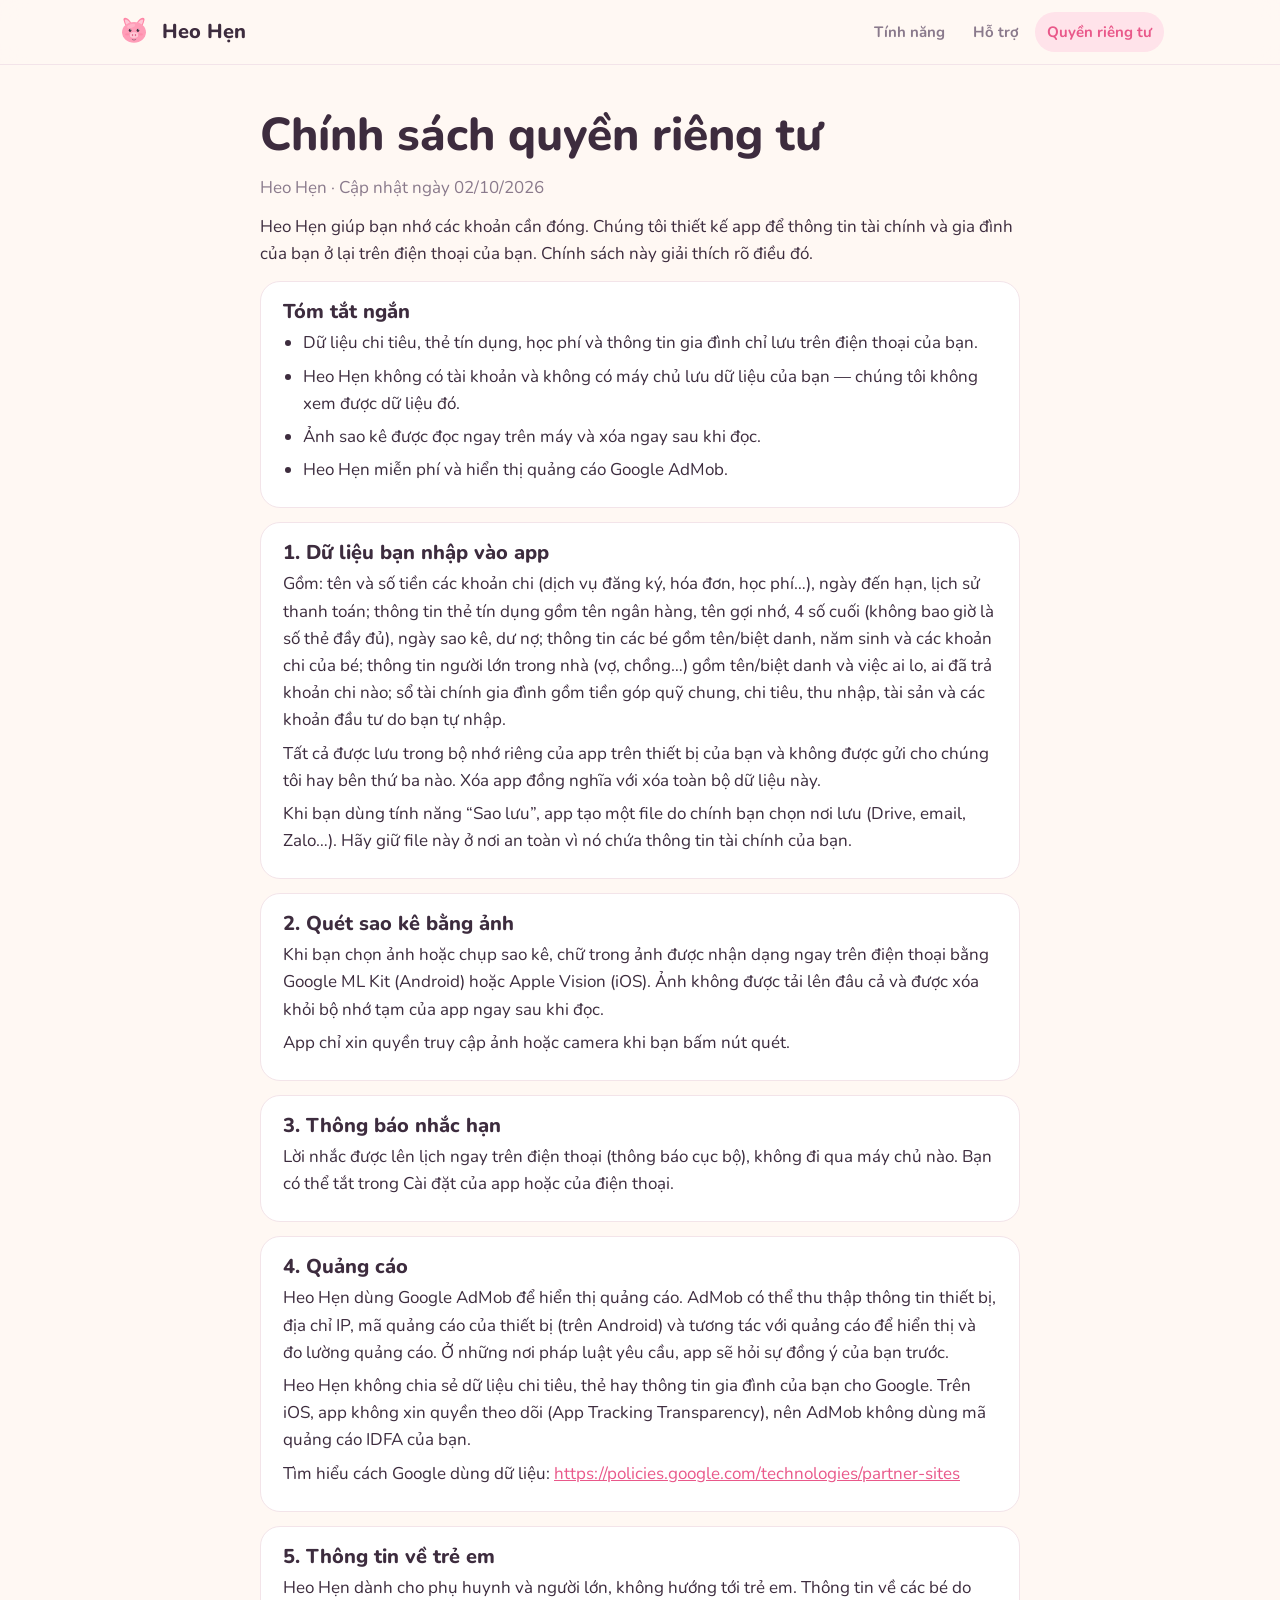
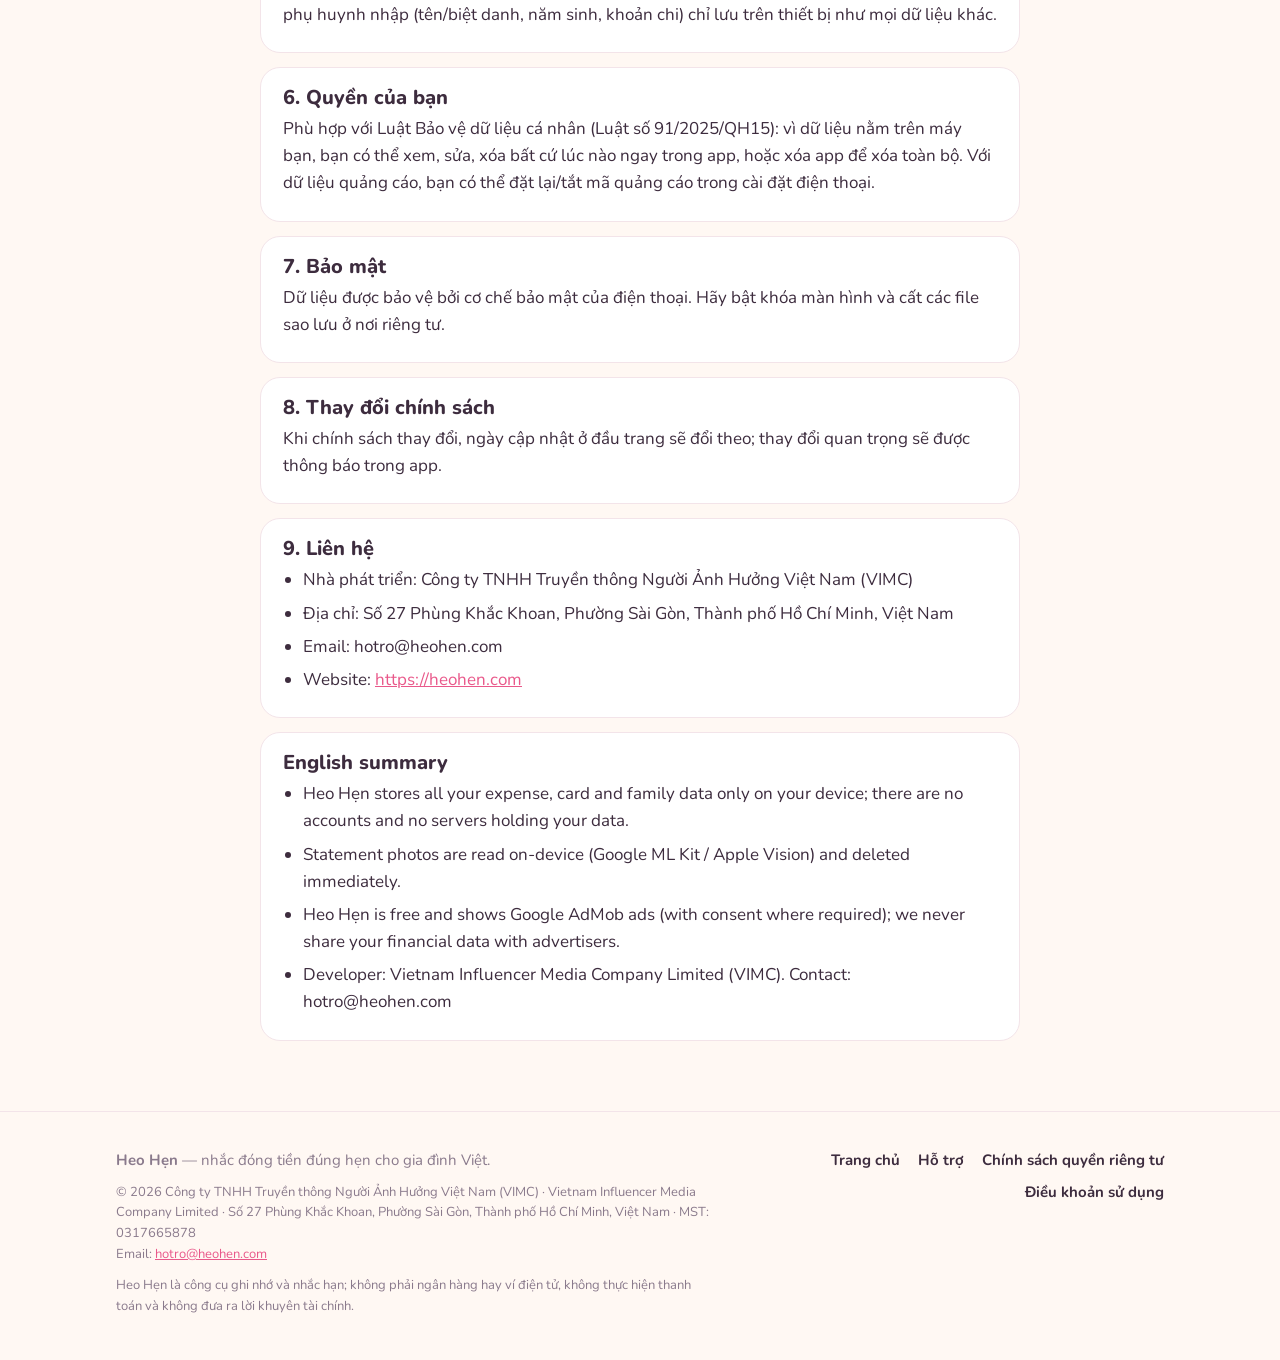
==== privacy.html @ 55e76533 "Website from heo-hen fdb2255" ====
<!DOCTYPE html>
<html lang="vi">
<head>
<meta charset="utf-8">
<meta name="viewport" content="width=device-width, initial-scale=1">
<title>Chính sách quyền riêng tư — Heo Hẹn</title>
<meta name="description" content="Heo Hẹn giúp bạn nhớ các khoản cần đóng. Chúng tôi thiết kế app để thông tin tài chính và gia đình của bạn ở lại trên điện thoại của bạn. Chính sách này giải thích rõ điều đó.">
<meta name="theme-color" content="#FFF8F3">

<link rel="canonical" href="https://heohen.com/privacy.html">
<meta property="og:type" content="website">
<meta property="og:locale" content="vi_VN">
<meta property="og:site_name" content="Heo Hẹn">
<meta property="og:title" content="Chính sách quyền riêng tư — Heo Hẹn">
<meta property="og:description" content="Heo Hẹn giúp bạn nhớ các khoản cần đóng. Chúng tôi thiết kế app để thông tin tài chính và gia đình của bạn ở lại trên điện thoại của bạn. Chính sách này giải thích rõ điều đó.">
<meta property="og:image" content="https://heohen.com/assets/og.png">
<meta name="twitter:card" content="summary_large_image">
<link rel="icon" href="favicon.png">
<link rel="apple-touch-icon" href="apple-touch-icon.png">
<link rel="stylesheet" href="assets/site.css">
</head>
<body>
<header class="site-header"><div class="wrap">
  <a class="brand" href="./"><img src="assets/mascot.svg" alt="" width="36" height="36">Heo Hẹn</a>
  <nav class="nav" aria-label="Chính">
    <a href="./" class="optional">Tính năng</a>
    <a href="support.html">Hỗ trợ</a>
    <a href="privacy.html" aria-current="page">Quyền riêng tư</a>
  </nav>
</div></header>
<main>
<div class="wrap"><div class="page-head prose" style="padding-bottom:0">
  <h1>Chính sách quyền riêng tư</h1>
  <p>Heo Hẹn · Cập nhật ngày 02/10/2026</p>
</div>
<div class="prose">
  <p>Heo Hẹn giúp bạn nhớ các khoản cần đóng. Chúng tôi thiết kế app để thông tin tài chính và gia đình của bạn ở lại trên điện thoại của bạn. Chính sách này giải thích rõ điều đó.</p>
  <div class="card"><h2>Tóm tắt ngắn</h2><ul><li>Dữ liệu chi tiêu, thẻ tín dụng, học phí và thông tin gia đình chỉ lưu trên điện thoại của bạn.</li><li>Heo Hẹn không có tài khoản và không có máy chủ lưu dữ liệu của bạn — chúng tôi không xem được dữ liệu đó.</li><li>Ảnh sao kê được đọc ngay trên máy và xóa ngay sau khi đọc.</li><li>Heo Hẹn miễn phí và hiển thị quảng cáo Google AdMob.</li></ul></div>
  <div class="card"><h2>1. Dữ liệu bạn nhập vào app</h2><p>Gồm: tên và số tiền các khoản chi (dịch vụ đăng ký, hóa đơn, học phí…), ngày đến hạn, lịch sử thanh toán; thông tin thẻ tín dụng gồm tên ngân hàng, tên gợi nhớ, 4 số cuối (không bao giờ là số thẻ đầy đủ), ngày sao kê, dư nợ; thông tin các bé gồm tên/biệt danh, năm sinh và các khoản chi của bé; thông tin người lớn trong nhà (vợ, chồng…) gồm tên/biệt danh và việc ai lo, ai đã trả khoản chi nào; sổ tài chính gia đình gồm tiền góp quỹ chung, chi tiêu, thu nhập, tài sản và các khoản đầu tư do bạn tự nhập.</p><p>Tất cả được lưu trong bộ nhớ riêng của app trên thiết bị của bạn và không được gửi cho chúng tôi hay bên thứ ba nào. Xóa app đồng nghĩa với xóa toàn bộ dữ liệu này.</p><p>Khi bạn dùng tính năng “Sao lưu”, app tạo một file do chính bạn chọn nơi lưu (Drive, email, Zalo…). Hãy giữ file này ở nơi an toàn vì nó chứa thông tin tài chính của bạn.</p></div>
  <div class="card"><h2>2. Quét sao kê bằng ảnh</h2><p>Khi bạn chọn ảnh hoặc chụp sao kê, chữ trong ảnh được nhận dạng ngay trên điện thoại bằng Google ML Kit (Android) hoặc Apple Vision (iOS). Ảnh không được tải lên đâu cả và được xóa khỏi bộ nhớ tạm của app ngay sau khi đọc.</p><p>App chỉ xin quyền truy cập ảnh hoặc camera khi bạn bấm nút quét.</p></div>
  <div class="card"><h2>3. Thông báo nhắc hạn</h2><p>Lời nhắc được lên lịch ngay trên điện thoại (thông báo cục bộ), không đi qua máy chủ nào. Bạn có thể tắt trong Cài đặt của app hoặc của điện thoại.</p></div>
  <div class="card"><h2>4. Quảng cáo</h2><p>Heo Hẹn dùng Google AdMob để hiển thị quảng cáo. AdMob có thể thu thập thông tin thiết bị, địa chỉ IP, mã quảng cáo của thiết bị (trên Android) và tương tác với quảng cáo để hiển thị và đo lường quảng cáo. Ở những nơi pháp luật yêu cầu, app sẽ hỏi sự đồng ý của bạn trước.</p><p>Heo Hẹn không chia sẻ dữ liệu chi tiêu, thẻ hay thông tin gia đình của bạn cho Google. Trên iOS, app không xin quyền theo dõi (App Tracking Transparency), nên AdMob không dùng mã quảng cáo IDFA của bạn.</p><p>Tìm hiểu cách Google dùng dữ liệu: <a href="https://policies.google.com/technologies/partner-sites" rel="noopener">https://policies.google.com/technologies/partner-sites</a></p></div>
  <div class="card"><h2>5. Thông tin về trẻ em</h2><p>Heo Hẹn dành cho phụ huynh và người lớn, không hướng tới trẻ em. Thông tin về các bé do phụ huynh nhập (tên/biệt danh, năm sinh, khoản chi) chỉ lưu trên thiết bị như mọi dữ liệu khác.</p></div>
  <div class="card"><h2>6. Quyền của bạn</h2><p>Phù hợp với Luật Bảo vệ dữ liệu cá nhân (Luật số 91/2025/QH15): vì dữ liệu nằm trên máy bạn, bạn có thể xem, sửa, xóa bất cứ lúc nào ngay trong app, hoặc xóa app để xóa toàn bộ. Với dữ liệu quảng cáo, bạn có thể đặt lại/tắt mã quảng cáo trong cài đặt điện thoại.</p></div>
  <div class="card"><h2>7. Bảo mật</h2><p>Dữ liệu được bảo vệ bởi cơ chế bảo mật của điện thoại. Hãy bật khóa màn hình và cất các file sao lưu ở nơi riêng tư.</p></div>
  <div class="card"><h2>8. Thay đổi chính sách</h2><p>Khi chính sách thay đổi, ngày cập nhật ở đầu trang sẽ đổi theo; thay đổi quan trọng sẽ được thông báo trong app.</p></div>
  <div class="card"><h2>9. Liên hệ</h2><ul><li>Nhà phát triển: Công ty TNHH Truyền thông Người Ảnh Hưởng Việt Nam (VIMC)</li><li>Địa chỉ: Số 27 Phùng Khắc Khoan, Phường Sài Gòn, Thành phố Hồ Chí Minh, Việt Nam</li><li>Email: hotro@heohen.com</li><li>Website: <a href="https://heohen.com" rel="noopener">https://heohen.com</a></li></ul></div>
  <div class="card" lang="en"><h2>English summary</h2><ul><li>Heo Hẹn stores all your expense, card and family data only on your device; there are no accounts and no servers holding your data.</li><li>Statement photos are read on-device (Google ML Kit / Apple Vision) and deleted immediately.</li><li>Heo Hẹn is free and shows Google AdMob ads (with consent where required); we never share your financial data with advertisers.</li><li>Developer: Vietnam Influencer Media Company Limited (VIMC). Contact: hotro@heohen.com</li></ul></div>
</div></div>
</main>
<footer class="site-footer"><div class="wrap">
  <div>
    <strong>Heo Hẹn</strong> — nhắc đóng tiền đúng hẹn cho gia đình Việt.
    <p class="fine">© 2026 Công ty TNHH Truyền thông Người Ảnh Hưởng Việt Nam (VIMC) · Vietnam Influencer Media Company Limited · Số 27 Phùng Khắc Khoan, Phường Sài Gòn, Thành phố Hồ Chí Minh, Việt Nam · MST: 0317665878<br>
    Email: <a href="mailto:hotro@heohen.com">hotro@heohen.com</a></p>
    <p class="fine">Heo Hẹn là công cụ ghi nhớ và nhắc hạn; không phải ngân hàng hay ví điện tử, không thực hiện thanh toán và không đưa ra lời khuyên tài chính.</p>
  </div>
  <nav aria-label="Liên kết">
    <a href="./">Trang chủ</a>
    <a href="support.html">Hỗ trợ</a>
    <a href="privacy.html">Chính sách quyền riêng tư</a>
    <a href="terms.html">Điều khoản sử dụng</a>
  </nav>
</div></footer>
</body>
</html>
---- assets/site.css ----
/* Heo Hẹn website — same palette and font as the app. Copied to website/assets/site.css. */
@font-face { font-family: Nunito; font-weight: 400; font-display: swap; src: url(fonts/Nunito_400Regular.ttf); }
@font-face { font-family: Nunito; font-weight: 700; font-display: swap; src: url(fonts/Nunito_700Bold.ttf); }
@font-face { font-family: Nunito; font-weight: 800; font-display: swap; src: url(fonts/Nunito_800ExtraBold.ttf); }

:root {
  --bg: #fff8f3;
  --surface: #ffffff;
  --muted-bg: #fff0f4;
  --border: #f3e4e9;
  --text: #3d2c3e;
  --muted: #8a7a8c;
  --pink: #e9588a;
  --pink-soft: #ffe3ea;
  --on-pink: #ffffff;
  --lavender: #e6daff;
  --mint: #cfebd9;
  --sky: #d6e6ff;
  --butter: #fff1b8;
  --bezel: #231c27;
  --radius: 24px;
  --max: 1080px;
}
@media (prefers-color-scheme: dark) {
  :root {
    --bg: #1d1920;
    --surface: #28222c;
    --muted-bg: #332a37;
    --border: #3b3242;
    --text: #fbeff3;
    --muted: #b9a9bd;
    --pink: #ff8fb0;
    --pink-soft: #4a2e3a;
    --on-pink: #2b1420;
    --lavender: #342c48;
    --mint: #213c35;
    --sky: #23374a;
    --butter: #3f3920;
    --bezel: #0b090c;
  }
}

* { box-sizing: border-box; }
html { scroll-behavior: smooth; }
body {
  margin: 0;
  background: var(--bg);
  color: var(--text);
  font: 400 17px/1.6 Nunito, -apple-system, 'Segoe UI', Roboto, sans-serif;
  -webkit-font-smoothing: antialiased;
}
img { max-width: 100%; display: block; }
a { color: var(--pink); overflow-wrap: anywhere; }
h1, h2, h3 { line-height: 1.15; margin: 0; font-weight: 800; }
p { margin: 0; }
.wrap { max-width: var(--max); margin: 0 auto; padding: 0 16px; }

/* ---------- header ---------- */
.site-header { position: sticky; top: 0; z-index: 10; background: color-mix(in srgb, var(--bg) 88%, transparent); backdrop-filter: blur(12px); border-bottom: 1px solid var(--border); }
.site-header .wrap { display: flex; align-items: center; justify-content: space-between; gap: 12px; height: 64px; }
.brand { display: flex; align-items: center; gap: 10px; color: var(--text); text-decoration: none; font-weight: 800; font-size: 20px; }
.brand img { width: 36px; height: 36px; }
.nav { display: flex; gap: 4px; }
.nav a { color: var(--muted); text-decoration: none; font-weight: 700; font-size: 15px; padding: 8px 12px; border-radius: 999px; }
.nav a:hover, .nav a[aria-current='page'] { color: var(--pink); background: var(--pink-soft); }
@media (max-width: 560px) { .nav a.optional { display: none; } .nav a { padding: 8px 10px; } }

/* ---------- buttons & badges ---------- */
.stores { display: flex; flex-wrap: wrap; gap: 12px; }
.store { display: inline-flex; align-items: center; gap: 10px; padding: 12px 20px; border-radius: 16px; background: var(--text); color: var(--bg); text-decoration: none; font-weight: 800; }
.store small { display: block; font-weight: 700; font-size: 12px; opacity: .75; line-height: 1.2; }
.store span { font-size: 18px; line-height: 1.2; }
.store svg { width: 26px; height: 26px; fill: currentColor; flex-shrink: 0; }
.store.soon { background: var(--surface); color: var(--muted); border: 2px dashed var(--border); cursor: default; }
.button { display: inline-block; padding: 12px 22px; border-radius: 999px; background: var(--pink); color: var(--on-pink); font-weight: 800; text-decoration: none; }
.button.soft { background: var(--pink-soft); color: var(--pink); }

/* ---------- hero ---------- */
.hero { padding: 56px 0 40px; background: radial-gradient(circle at 15% 10%, var(--pink-soft), transparent 55%), radial-gradient(circle at 90% 30%, var(--lavender), transparent 50%); }
.hero .wrap { display: grid; grid-template-columns: 1.1fr .9fr; gap: 48px; align-items: center; }
.eyebrow { display: inline-block; padding: 6px 14px; border-radius: 999px; background: var(--surface); border: 1px solid var(--border); color: var(--pink); font-weight: 800; font-size: 14px; margin-bottom: 18px; }
.hero h1 { font-size: clamp(36px, 5.2vw, 54px); letter-spacing: -.02em; text-wrap: balance; }
.hero p.lead { margin: 18px 0 26px; font-size: 19px; color: var(--muted); max-width: 34em; }
.hero .note { margin-top: 14px; color: var(--muted); font-size: 14px; }
@media (max-width: 820px) { .hero .wrap { grid-template-columns: 1fr; gap: 36px; } .hero { padding-top: 36px; } }

/* ---------- phone ---------- */
.phone { width: min(320px, 78vw); margin: 0 auto; border: 10px solid var(--bezel); border-radius: 46px; overflow: hidden; background: var(--bg); box-shadow: 0 30px 80px rgba(61, 44, 62, .25); aspect-ratio: 440 / 956; }
.phone img { width: 100%; height: 100%; object-fit: cover; object-position: top; }

/* ---------- sections ---------- */
section { padding: 56px 0; }
.section-title { text-align: center; margin-bottom: 36px; }
.section-title h2 { font-size: clamp(28px, 4vw, 40px); }
.section-title p { margin-top: 10px; color: var(--muted); font-size: 18px; }

.feature { display: grid; grid-template-columns: 1fr 1fr; gap: 48px; align-items: center; padding: 28px 0; }
.feature:nth-child(even) .feature-text { order: 2; }
.feature .phone { width: min(280px, 72vw); }
.feature-text .icon { display: inline-grid; place-items: center; width: 56px; height: 56px; border-radius: 18px; font-size: 28px; margin-bottom: 16px; }
.feature-text h3 { font-size: clamp(24px, 3vw, 32px); }
.feature-text p { margin-top: 12px; color: var(--muted); font-size: 18px; }
.feature-text ul { margin: 14px 0 0; padding-left: 20px; color: var(--muted); }
.feature-text li { margin: 4px 0; }
@media (max-width: 820px) { .feature { grid-template-columns: 1fr; gap: 24px; } .feature:nth-child(even) .feature-text { order: 0; } }

.grid { display: grid; grid-template-columns: repeat(4, 1fr); gap: 16px; }
@media (max-width: 900px) { .grid { grid-template-columns: repeat(2, 1fr); } }
@media (max-width: 480px) { .grid { grid-template-columns: 1fr; } }
.tile { background: var(--surface); border: 1px solid var(--border); border-radius: var(--radius); padding: 22px; }
.tile .emoji { font-size: 30px; }
.tile h3 { font-size: 18px; margin-top: 10px; }
.tile p { margin-top: 6px; color: var(--muted); font-size: 15px; }

.band { background: var(--surface); border-top: 1px solid var(--border); border-bottom: 1px solid var(--border); }
.privacy { display: grid; grid-template-columns: auto 1fr; gap: 32px; align-items: center; background: var(--pink-soft); border-radius: 32px; padding: 36px; }
.privacy .lock { font-size: 72px; }
.privacy h2 { font-size: clamp(26px, 3.5vw, 36px); }
.privacy ul { margin: 14px 0 18px; padding-left: 20px; }
.privacy li { margin: 6px 0; }
@media (max-width: 640px) { .privacy { grid-template-columns: 1fr; padding: 26px; } .privacy .lock { font-size: 56px; } }

/* ---------- FAQ ---------- */
.faq { max-width: 760px; margin: 0 auto; }
details { background: var(--surface); border: 1px solid var(--border); border-radius: 18px; padding: 16px 20px; margin: 10px 0; }
summary { cursor: pointer; font-weight: 800; font-size: 18px; list-style: none; display: flex; justify-content: space-between; gap: 12px; }
summary::-webkit-details-marker { display: none; }
summary::after { content: '+'; color: var(--pink); font-size: 22px; line-height: 1; }
details[open] summary::after { content: '−'; }
details p, details ol, details ul { margin-top: 10px; color: var(--muted); }
details li { margin: 4px 0; }

/* ---------- prose (support, legal) ---------- */
.page-head { padding: 44px 0 20px; }
.page-head h1 { font-size: clamp(32px, 5vw, 46px); }
.page-head p { margin-top: 10px; color: var(--muted); }
.prose { max-width: 760px; margin: 0 auto; padding-bottom: 56px; }
.prose > p { margin: 12px 0; }
.card { background: var(--surface); border: 1px solid var(--border); border-radius: 20px; padding: 18px 22px; margin: 14px 0; }
.card h2 { font-size: 20px; margin-bottom: 6px; }
.card p, .card li { margin: 6px 0; }
.card ul { padding-left: 20px; margin: 6px 0; }
.contact { background: var(--pink-soft); border: none; }
.contact .email { font-size: 22px; font-weight: 800; word-break: break-word; }

/* ---------- footer ---------- */
.site-footer { border-top: 1px solid var(--border); padding: 36px 0 44px; color: var(--muted); font-size: 15px; }
.site-footer .wrap { display: grid; grid-template-columns: 1.4fr 1fr; gap: 28px; }
.site-footer nav { display: flex; flex-wrap: wrap; gap: 8px 18px; justify-content: flex-end; align-content: start; }
.site-footer nav a { color: var(--text); font-weight: 700; text-decoration: none; }
.site-footer nav a:hover { color: var(--pink); }
.site-footer .fine { margin-top: 10px; font-size: 13px; }
@media (max-width: 640px) { .site-footer .wrap { grid-template-columns: 1fr; } .site-footer nav { justify-content: flex-start; } }
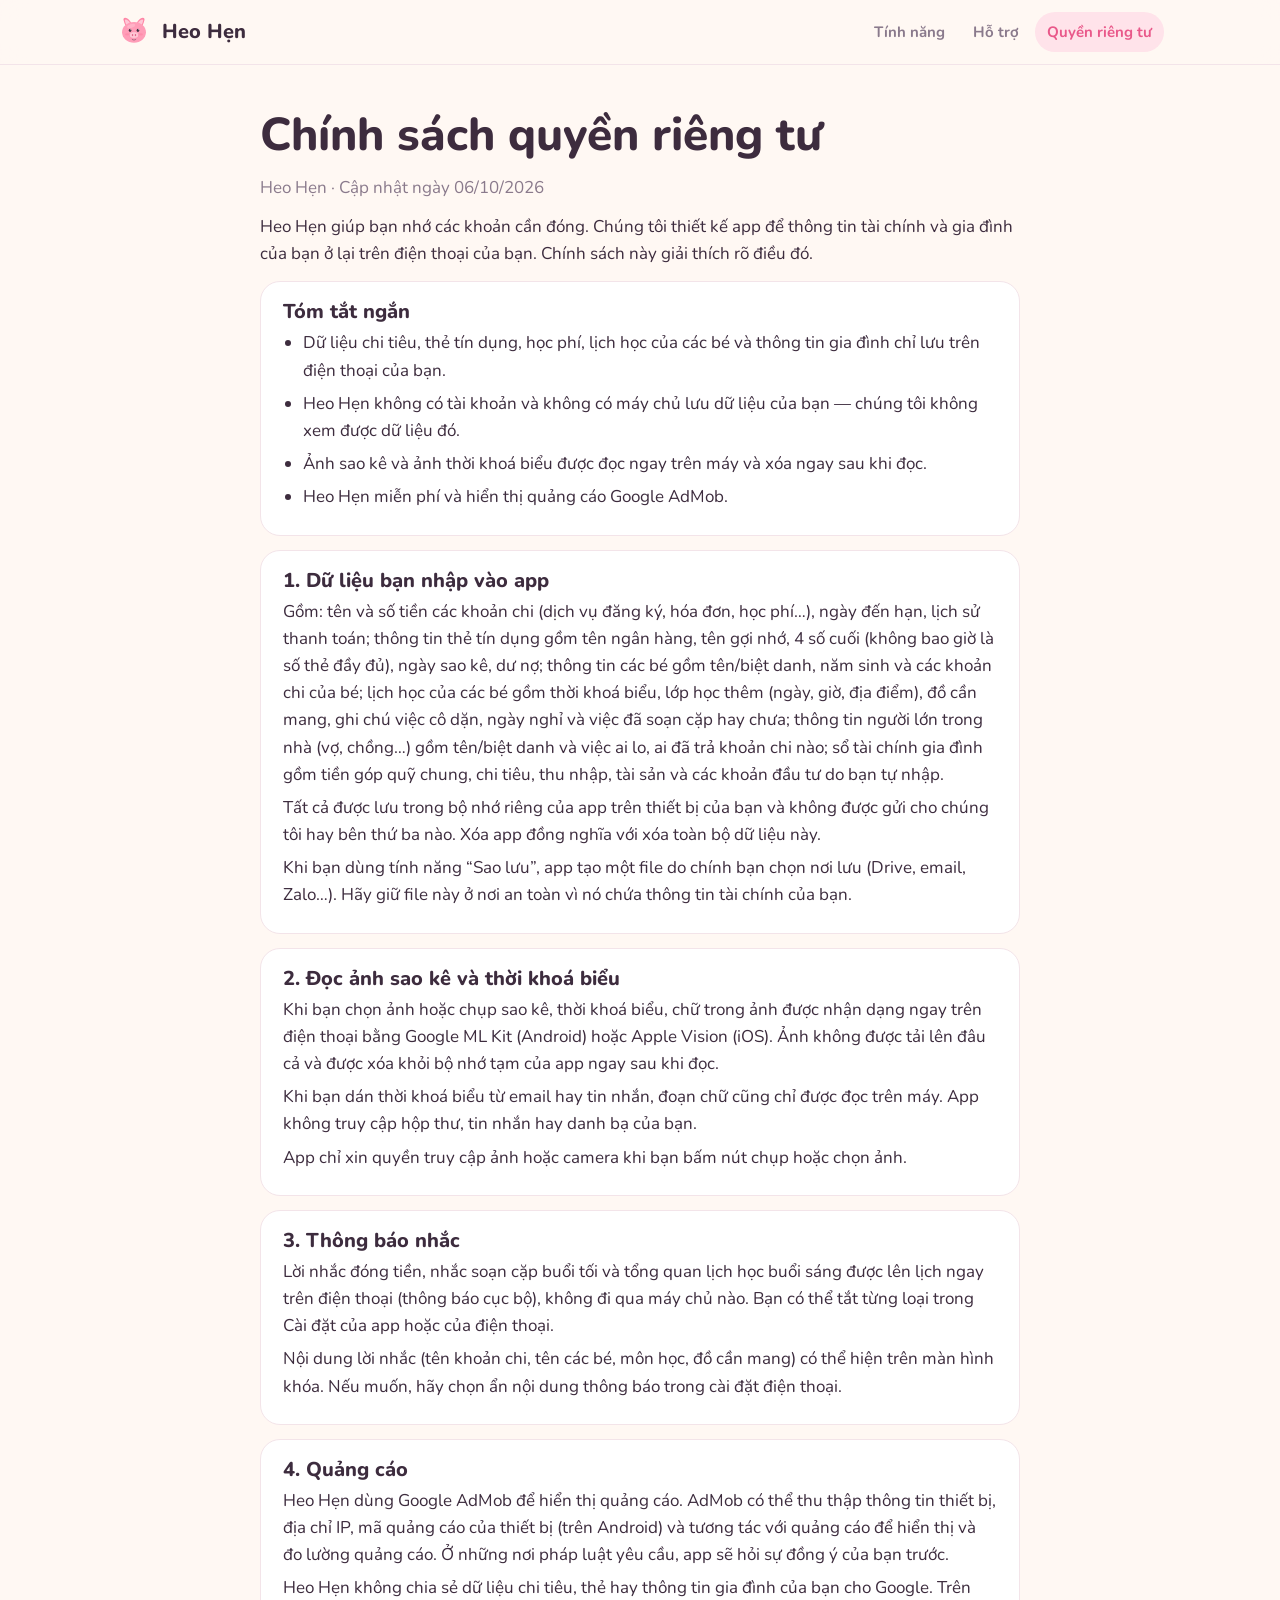
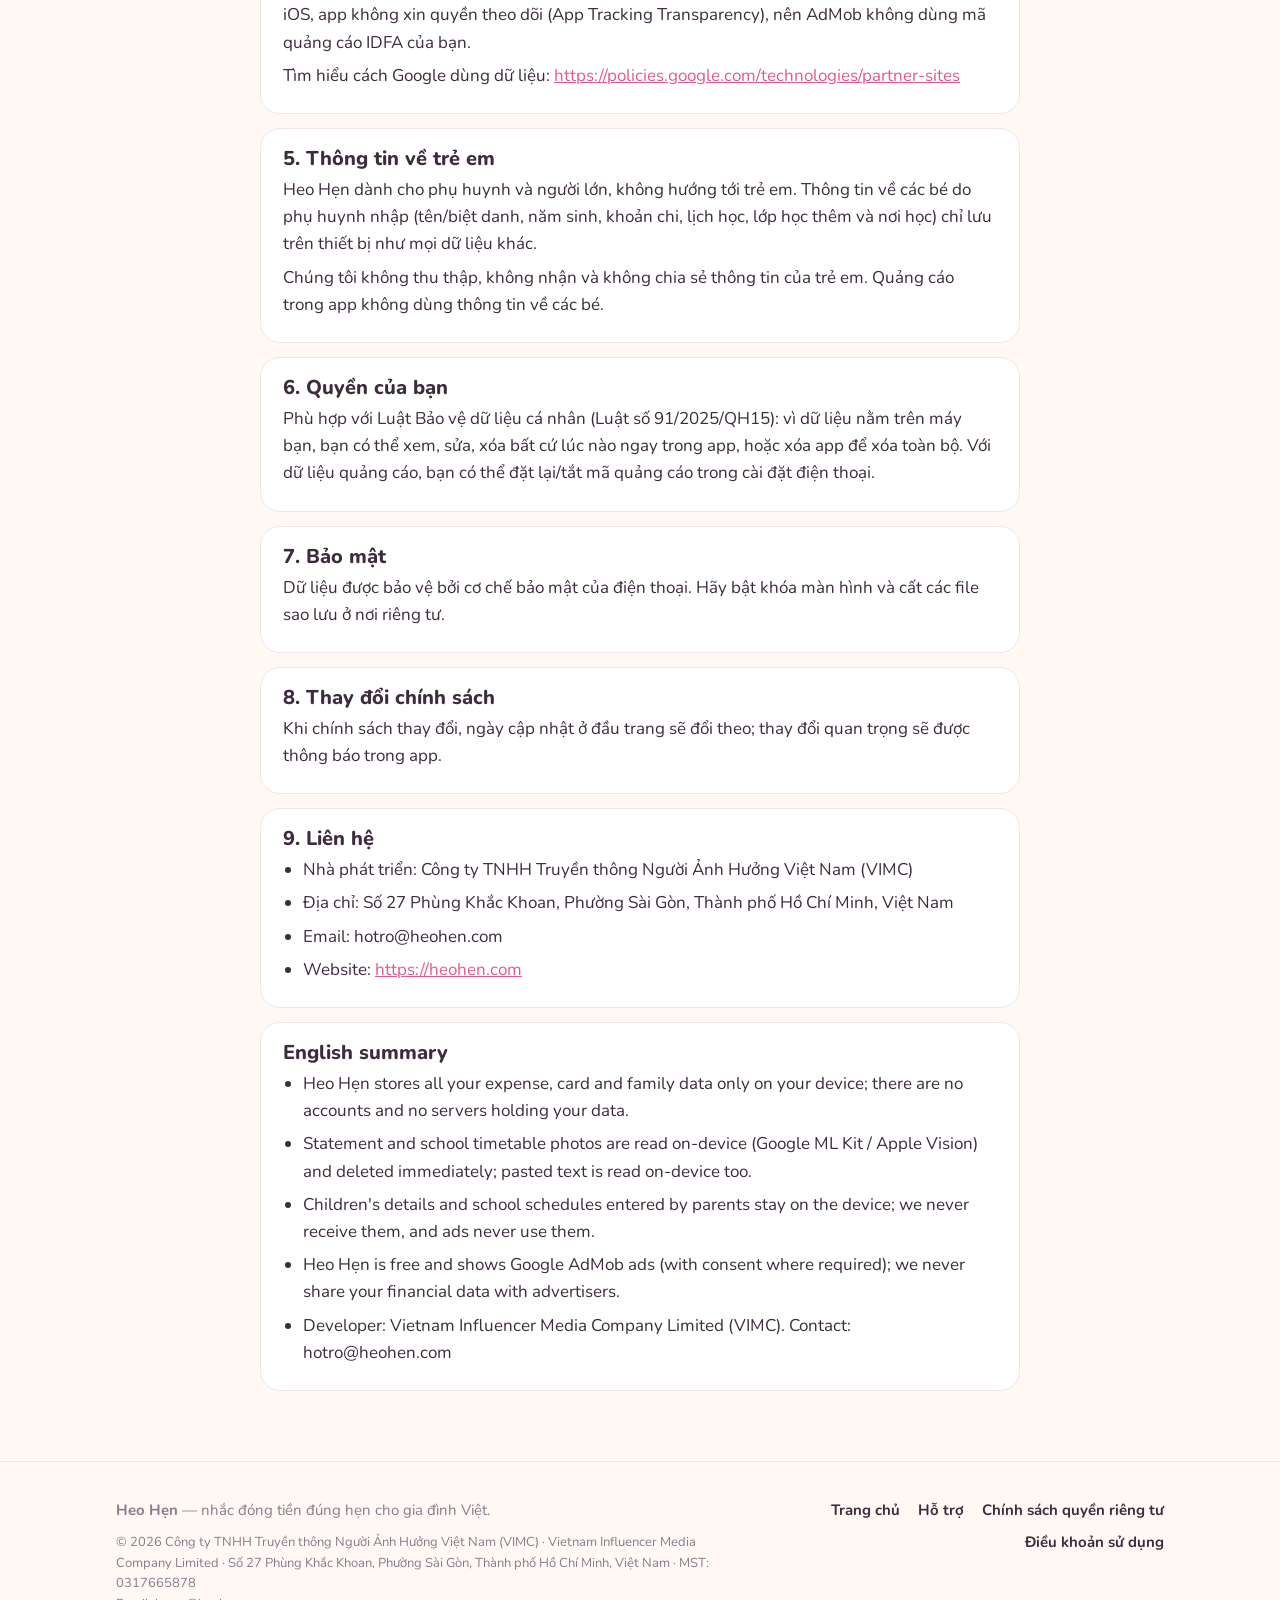
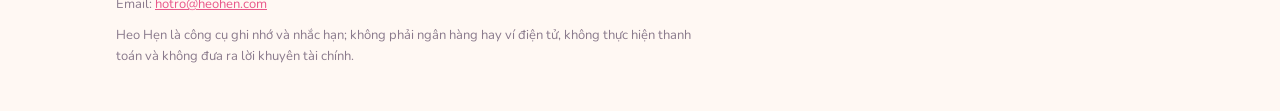
==== commit 7ff74876: "Website from heo-hen 240844c" ====
--- a/privacy.html
+++ b/privacy.html
@@ -31,21 +31,21 @@
 <main>
 <div class="wrap"><div class="page-head prose" style="padding-bottom:0">
   <h1>Chính sách quyền riêng tư</h1>
-  <p>Heo Hẹn · Cập nhật ngày 02/10/2026</p>
+  <p>Heo Hẹn · Cập nhật ngày 06/10/2026</p>
 </div>
 <div class="prose">
   <p>Heo Hẹn giúp bạn nhớ các khoản cần đóng. Chúng tôi thiết kế app để thông tin tài chính và gia đình của bạn ở lại trên điện thoại của bạn. Chính sách này giải thích rõ điều đó.</p>
-  <div class="card"><h2>Tóm tắt ngắn</h2><ul><li>Dữ liệu chi tiêu, thẻ tín dụng, học phí và thông tin gia đình chỉ lưu trên điện thoại của bạn.</li><li>Heo Hẹn không có tài khoản và không có máy chủ lưu dữ liệu của bạn — chúng tôi không xem được dữ liệu đó.</li><li>Ảnh sao kê được đọc ngay trên máy và xóa ngay sau khi đọc.</li><li>Heo Hẹn miễn phí và hiển thị quảng cáo Google AdMob.</li></ul></div>
-  <div class="card"><h2>1. Dữ liệu bạn nhập vào app</h2><p>Gồm: tên và số tiền các khoản chi (dịch vụ đăng ký, hóa đơn, học phí…), ngày đến hạn, lịch sử thanh toán; thông tin thẻ tín dụng gồm tên ngân hàng, tên gợi nhớ, 4 số cuối (không bao giờ là số thẻ đầy đủ), ngày sao kê, dư nợ; thông tin các bé gồm tên/biệt danh, năm sinh và các khoản chi của bé; thông tin người lớn trong nhà (vợ, chồng…) gồm tên/biệt danh và việc ai lo, ai đã trả khoản chi nào; sổ tài chính gia đình gồm tiền góp quỹ chung, chi tiêu, thu nhập, tài sản và các khoản đầu tư do bạn tự nhập.</p><p>Tất cả được lưu trong bộ nhớ riêng của app trên thiết bị của bạn và không được gửi cho chúng tôi hay bên thứ ba nào. Xóa app đồng nghĩa với xóa toàn bộ dữ liệu này.</p><p>Khi bạn dùng tính năng “Sao lưu”, app tạo một file do chính bạn chọn nơi lưu (Drive, email, Zalo…). Hãy giữ file này ở nơi an toàn vì nó chứa thông tin tài chính của bạn.</p></div>
-  <div class="card"><h2>2. Quét sao kê bằng ảnh</h2><p>Khi bạn chọn ảnh hoặc chụp sao kê, chữ trong ảnh được nhận dạng ngay trên điện thoại bằng Google ML Kit (Android) hoặc Apple Vision (iOS). Ảnh không được tải lên đâu cả và được xóa khỏi bộ nhớ tạm của app ngay sau khi đọc.</p><p>App chỉ xin quyền truy cập ảnh hoặc camera khi bạn bấm nút quét.</p></div>
-  <div class="card"><h2>3. Thông báo nhắc hạn</h2><p>Lời nhắc được lên lịch ngay trên điện thoại (thông báo cục bộ), không đi qua máy chủ nào. Bạn có thể tắt trong Cài đặt của app hoặc của điện thoại.</p></div>
+  <div class="card"><h2>Tóm tắt ngắn</h2><ul><li>Dữ liệu chi tiêu, thẻ tín dụng, học phí, lịch học của các bé và thông tin gia đình chỉ lưu trên điện thoại của bạn.</li><li>Heo Hẹn không có tài khoản và không có máy chủ lưu dữ liệu của bạn — chúng tôi không xem được dữ liệu đó.</li><li>Ảnh sao kê và ảnh thời khoá biểu được đọc ngay trên máy và xóa ngay sau khi đọc.</li><li>Heo Hẹn miễn phí và hiển thị quảng cáo Google AdMob.</li></ul></div>
+  <div class="card"><h2>1. Dữ liệu bạn nhập vào app</h2><p>Gồm: tên và số tiền các khoản chi (dịch vụ đăng ký, hóa đơn, học phí…), ngày đến hạn, lịch sử thanh toán; thông tin thẻ tín dụng gồm tên ngân hàng, tên gợi nhớ, 4 số cuối (không bao giờ là số thẻ đầy đủ), ngày sao kê, dư nợ; thông tin các bé gồm tên/biệt danh, năm sinh và các khoản chi của bé; lịch học của các bé gồm thời khoá biểu, lớp học thêm (ngày, giờ, địa điểm), đồ cần mang, ghi chú việc cô dặn, ngày nghỉ và việc đã soạn cặp hay chưa; thông tin người lớn trong nhà (vợ, chồng…) gồm tên/biệt danh và việc ai lo, ai đã trả khoản chi nào; sổ tài chính gia đình gồm tiền góp quỹ chung, chi tiêu, thu nhập, tài sản và các khoản đầu tư do bạn tự nhập.</p><p>Tất cả được lưu trong bộ nhớ riêng của app trên thiết bị của bạn và không được gửi cho chúng tôi hay bên thứ ba nào. Xóa app đồng nghĩa với xóa toàn bộ dữ liệu này.</p><p>Khi bạn dùng tính năng “Sao lưu”, app tạo một file do chính bạn chọn nơi lưu (Drive, email, Zalo…). Hãy giữ file này ở nơi an toàn vì nó chứa thông tin tài chính của bạn.</p></div>
+  <div class="card"><h2>2. Đọc ảnh sao kê và thời khoá biểu</h2><p>Khi bạn chọn ảnh hoặc chụp sao kê, thời khoá biểu, chữ trong ảnh được nhận dạng ngay trên điện thoại bằng Google ML Kit (Android) hoặc Apple Vision (iOS). Ảnh không được tải lên đâu cả và được xóa khỏi bộ nhớ tạm của app ngay sau khi đọc.</p><p>Khi bạn dán thời khoá biểu từ email hay tin nhắn, đoạn chữ cũng chỉ được đọc trên máy. App không truy cập hộp thư, tin nhắn hay danh bạ của bạn.</p><p>App chỉ xin quyền truy cập ảnh hoặc camera khi bạn bấm nút chụp hoặc chọn ảnh.</p></div>
+  <div class="card"><h2>3. Thông báo nhắc</h2><p>Lời nhắc đóng tiền, nhắc soạn cặp buổi tối và tổng quan lịch học buổi sáng được lên lịch ngay trên điện thoại (thông báo cục bộ), không đi qua máy chủ nào. Bạn có thể tắt từng loại trong Cài đặt của app hoặc của điện thoại.</p><p>Nội dung lời nhắc (tên khoản chi, tên các bé, môn học, đồ cần mang) có thể hiện trên màn hình khóa. Nếu muốn, hãy chọn ẩn nội dung thông báo trong cài đặt điện thoại.</p></div>
   <div class="card"><h2>4. Quảng cáo</h2><p>Heo Hẹn dùng Google AdMob để hiển thị quảng cáo. AdMob có thể thu thập thông tin thiết bị, địa chỉ IP, mã quảng cáo của thiết bị (trên Android) và tương tác với quảng cáo để hiển thị và đo lường quảng cáo. Ở những nơi pháp luật yêu cầu, app sẽ hỏi sự đồng ý của bạn trước.</p><p>Heo Hẹn không chia sẻ dữ liệu chi tiêu, thẻ hay thông tin gia đình của bạn cho Google. Trên iOS, app không xin quyền theo dõi (App Tracking Transparency), nên AdMob không dùng mã quảng cáo IDFA của bạn.</p><p>Tìm hiểu cách Google dùng dữ liệu: <a href="https://policies.google.com/technologies/partner-sites" rel="noopener">https://policies.google.com/technologies/partner-sites</a></p></div>
-  <div class="card"><h2>5. Thông tin về trẻ em</h2><p>Heo Hẹn dành cho phụ huynh và người lớn, không hướng tới trẻ em. Thông tin về các bé do phụ huynh nhập (tên/biệt danh, năm sinh, khoản chi) chỉ lưu trên thiết bị như mọi dữ liệu khác.</p></div>
+  <div class="card"><h2>5. Thông tin về trẻ em</h2><p>Heo Hẹn dành cho phụ huynh và người lớn, không hướng tới trẻ em. Thông tin về các bé do phụ huynh nhập (tên/biệt danh, năm sinh, khoản chi, lịch học, lớp học thêm và nơi học) chỉ lưu trên thiết bị như mọi dữ liệu khác.</p><p>Chúng tôi không thu thập, không nhận và không chia sẻ thông tin của trẻ em. Quảng cáo trong app không dùng thông tin về các bé.</p></div>
   <div class="card"><h2>6. Quyền của bạn</h2><p>Phù hợp với Luật Bảo vệ dữ liệu cá nhân (Luật số 91/2025/QH15): vì dữ liệu nằm trên máy bạn, bạn có thể xem, sửa, xóa bất cứ lúc nào ngay trong app, hoặc xóa app để xóa toàn bộ. Với dữ liệu quảng cáo, bạn có thể đặt lại/tắt mã quảng cáo trong cài đặt điện thoại.</p></div>
   <div class="card"><h2>7. Bảo mật</h2><p>Dữ liệu được bảo vệ bởi cơ chế bảo mật của điện thoại. Hãy bật khóa màn hình và cất các file sao lưu ở nơi riêng tư.</p></div>
   <div class="card"><h2>8. Thay đổi chính sách</h2><p>Khi chính sách thay đổi, ngày cập nhật ở đầu trang sẽ đổi theo; thay đổi quan trọng sẽ được thông báo trong app.</p></div>
   <div class="card"><h2>9. Liên hệ</h2><ul><li>Nhà phát triển: Công ty TNHH Truyền thông Người Ảnh Hưởng Việt Nam (VIMC)</li><li>Địa chỉ: Số 27 Phùng Khắc Khoan, Phường Sài Gòn, Thành phố Hồ Chí Minh, Việt Nam</li><li>Email: hotro@heohen.com</li><li>Website: <a href="https://heohen.com" rel="noopener">https://heohen.com</a></li></ul></div>
-  <div class="card" lang="en"><h2>English summary</h2><ul><li>Heo Hẹn stores all your expense, card and family data only on your device; there are no accounts and no servers holding your data.</li><li>Statement photos are read on-device (Google ML Kit / Apple Vision) and deleted immediately.</li><li>Heo Hẹn is free and shows Google AdMob ads (with consent where required); we never share your financial data with advertisers.</li><li>Developer: Vietnam Influencer Media Company Limited (VIMC). Contact: hotro@heohen.com</li></ul></div>
+  <div class="card" lang="en"><h2>English summary</h2><ul><li>Heo Hẹn stores all your expense, card and family data only on your device; there are no accounts and no servers holding your data.</li><li>Statement and school timetable photos are read on-device (Google ML Kit / Apple Vision) and deleted immediately; pasted text is read on-device too.</li><li>Children's details and school schedules entered by parents stay on the device; we never receive them, and ads never use them.</li><li>Heo Hẹn is free and shows Google AdMob ads (with consent where required); we never share your financial data with advertisers.</li><li>Developer: Vietnam Influencer Media Company Limited (VIMC). Contact: hotro@heohen.com</li></ul></div>
 </div></div>
 </main>
 <footer class="site-footer"><div class="wrap">
